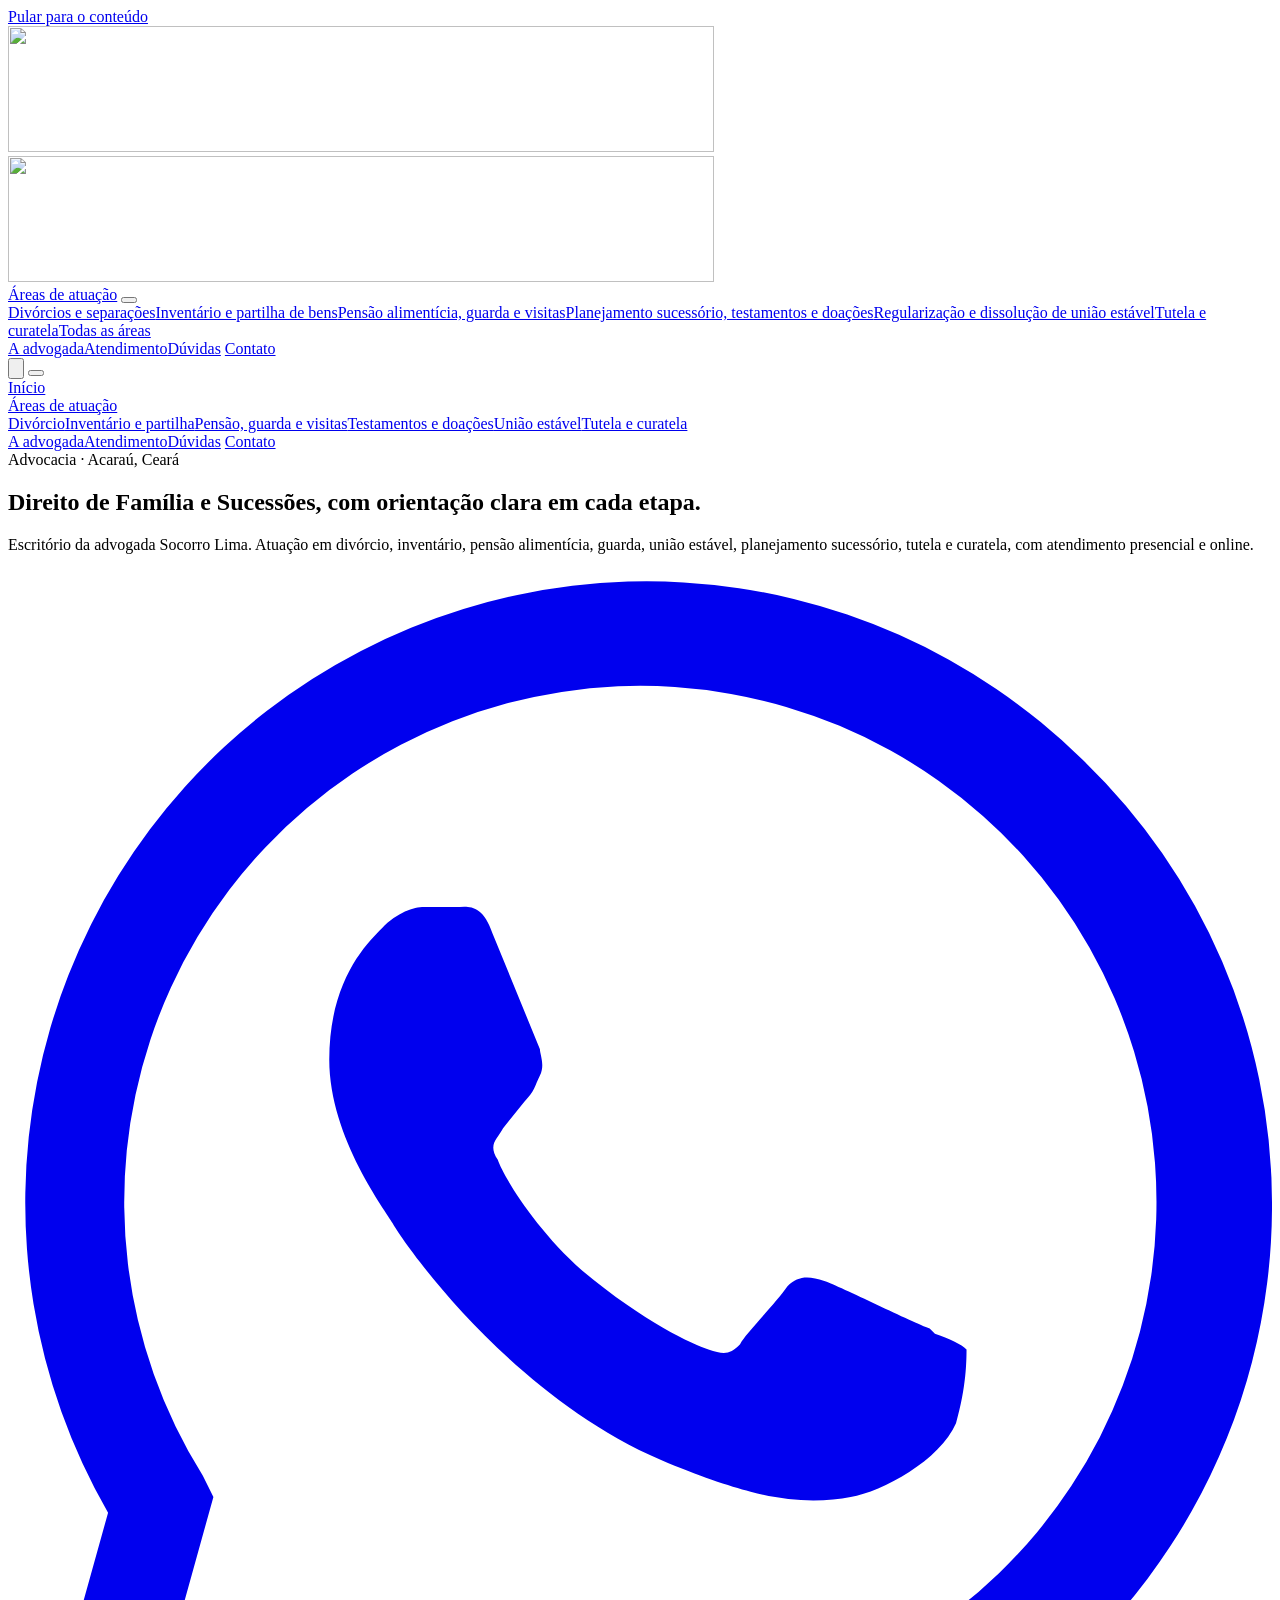
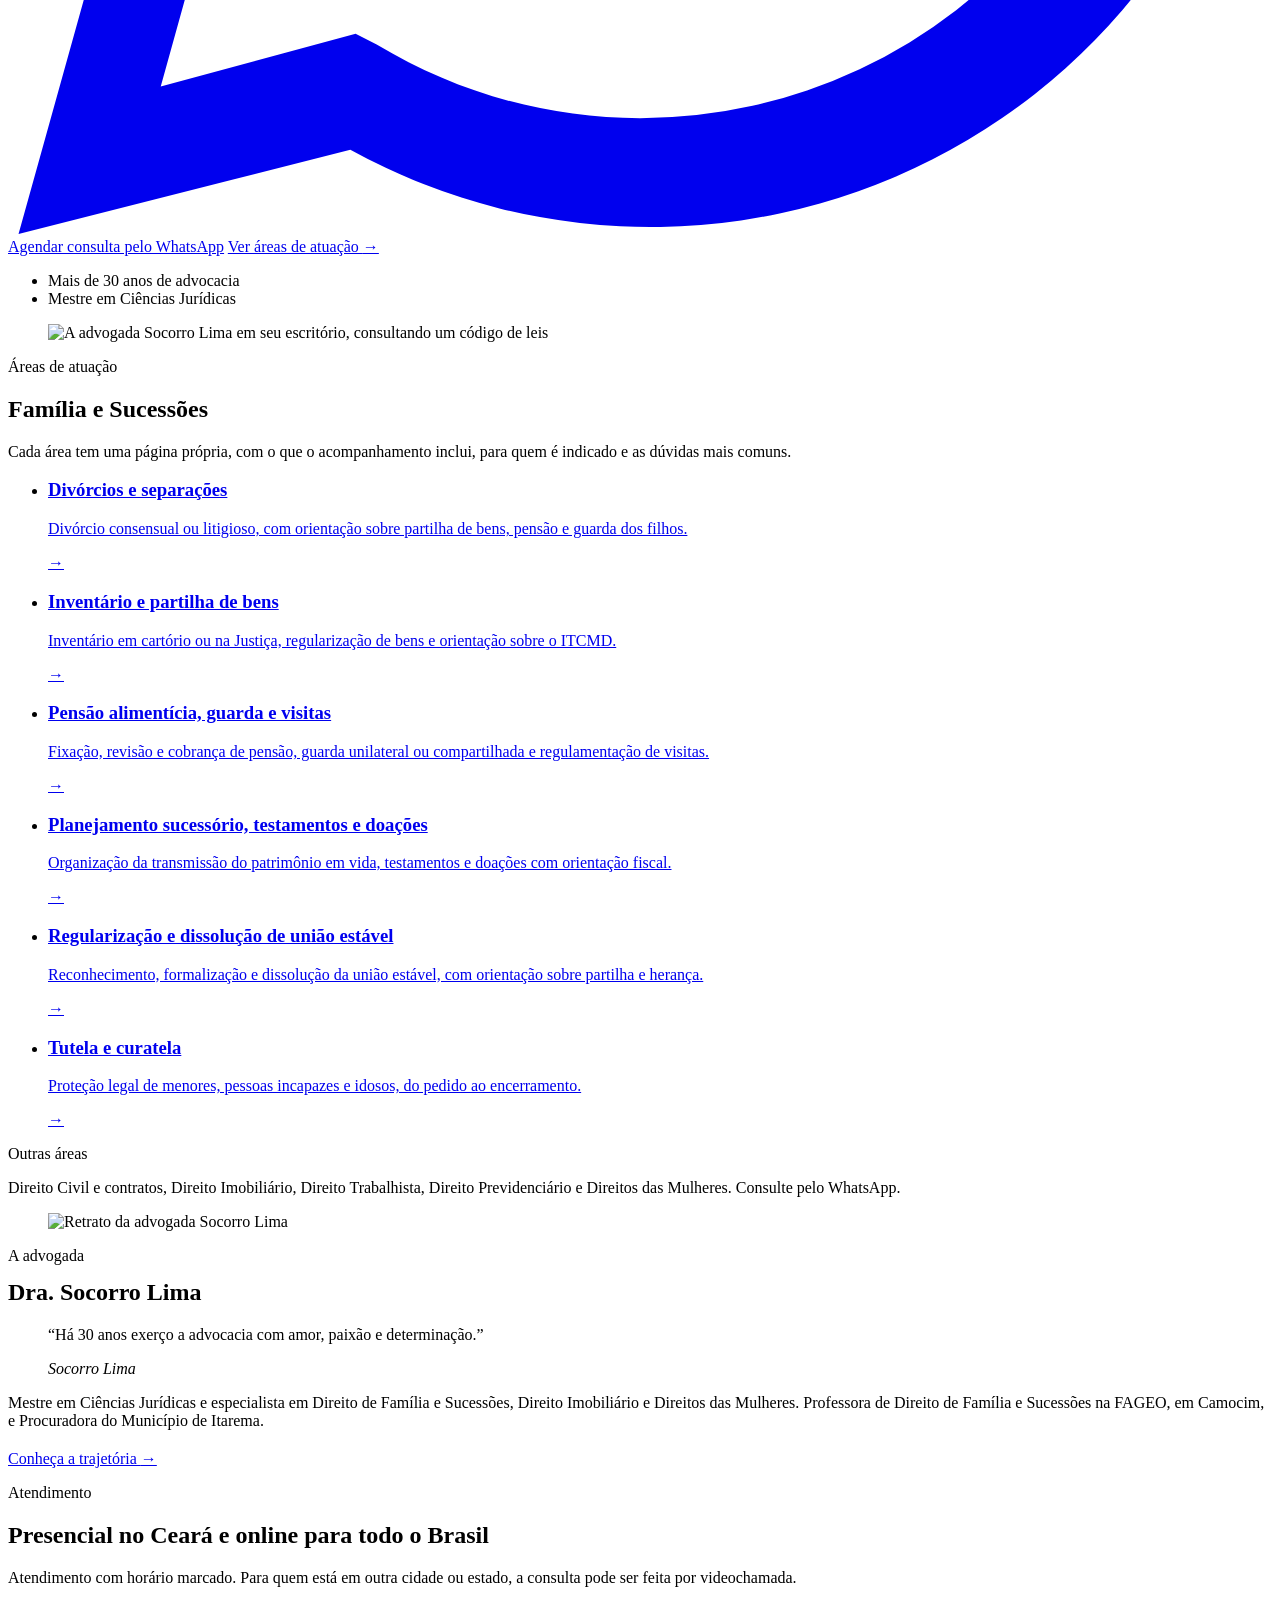
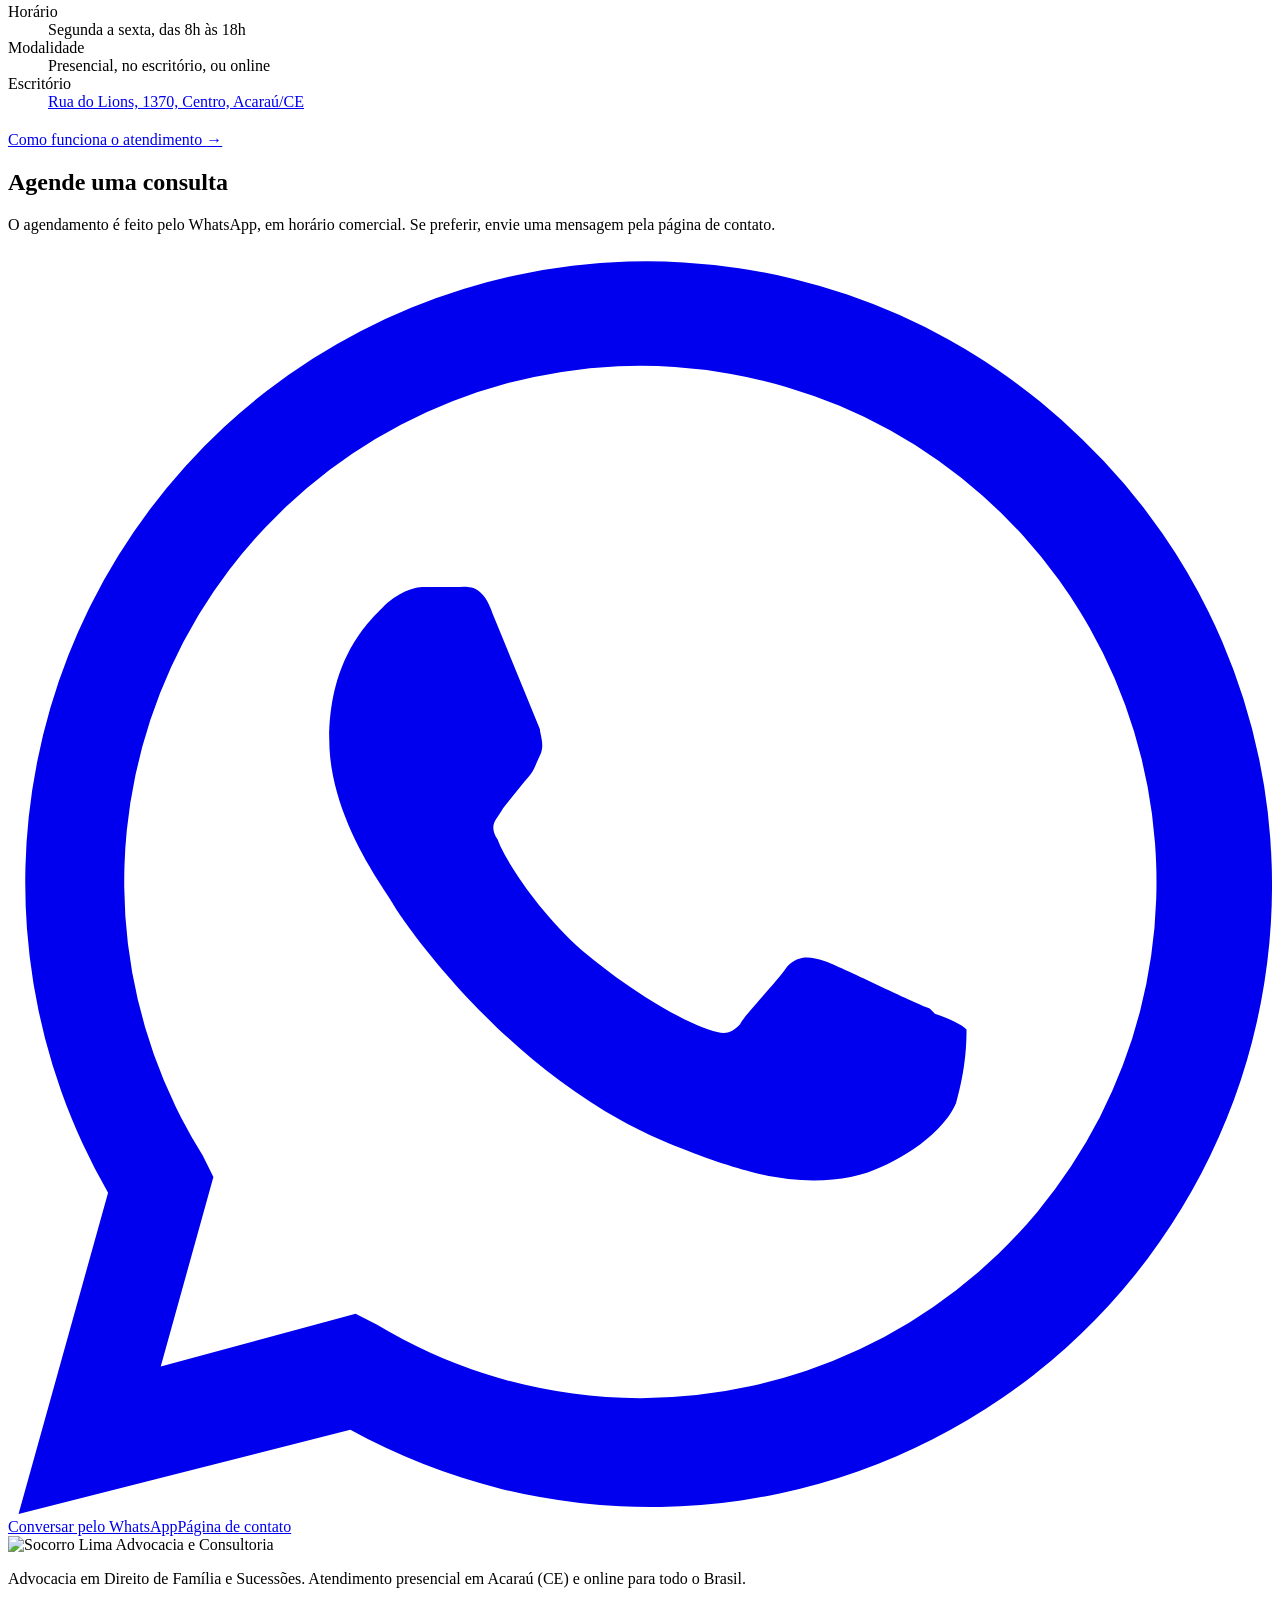
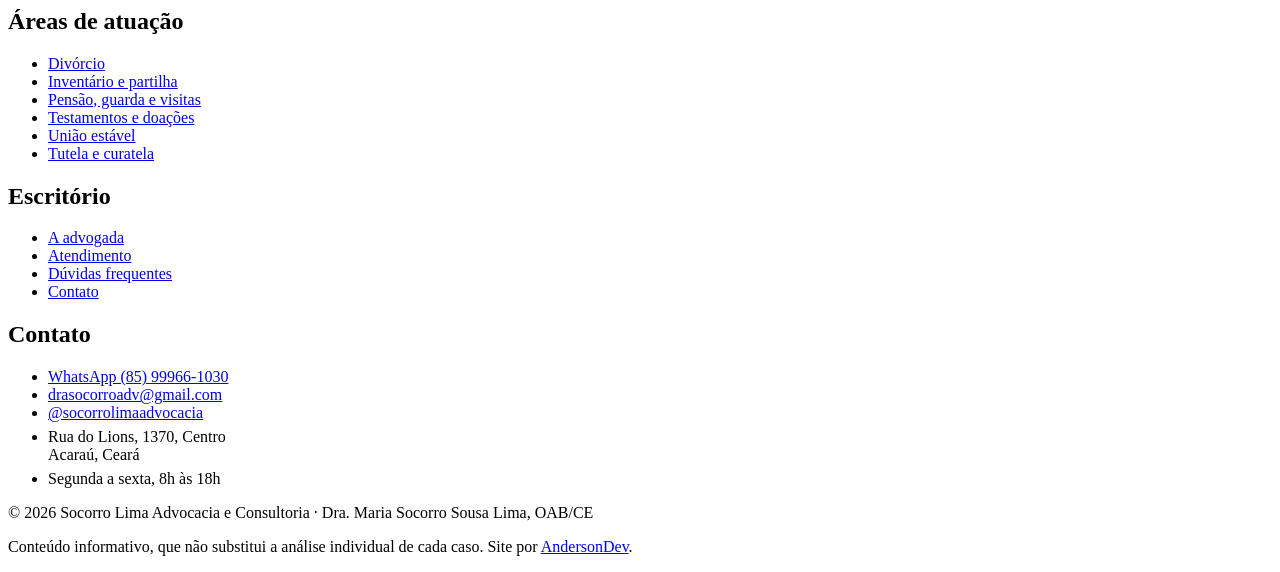
==== index.html @ 146f5176 "Add files via upload" ====
<!doctype html>
<html lang="pt-BR">
<head>
<meta charset="utf-8">
<meta name="viewport" content="width=device-width, initial-scale=1, viewport-fit=cover">
<title>Advogada de Família e Sucessões em Acaraú (CE) · Socorro Lima</title>
<meta name="description" content="Escritório da advogada Socorro Lima, com atuação em Direito de Família e Sucessões. Atendimento presencial em Acaraú (CE) e online.">
<meta property="og:title" content="Advogada de Família e Sucessões em Acaraú (CE) · Socorro Lima">
<meta property="og:description" content="Escritório da advogada Socorro Lima, com atuação em Direito de Família e Sucessões. Atendimento presencial em Acaraú (CE) e online.">
<meta property="og:type" content="website">
<meta property="og:locale" content="pt_BR">
<meta property="og:site_name" content="Socorro Lima Advocacia e Consultoria">
<meta name="theme-color" content="#faf8f5" media="(prefers-color-scheme: light)">
<meta name="theme-color" content="#1a1411" media="(prefers-color-scheme: dark)">
<link rel="icon" type="image/png" href="assets/img/favicon.png">
<link rel="apple-touch-icon" href="assets/img/apple-touch-icon.png">
<link rel="preload" href="assets/fonts/jost-latin.woff2" as="font" type="font/woff2" crossorigin>
<link rel="preload" href="assets/fonts/marcellus-latin.woff2" as="font" type="font/woff2" crossorigin>
<link rel="stylesheet" href="assets/site.css">
<script>try{var t=localStorage.getItem('sl-theme');if(t)document.documentElement.dataset.theme=t}catch(e){}</script>
<script type="application/ld+json">
{
 "@context": "https://schema.org",
 "@type": "LegalService",
 "name": "Socorro Lima Advocacia e Consultoria",
 "description": "Escritório da advogada Socorro Lima, com atuação em Direito de Família e Sucessões: divórcio, inventário, pensão alimentícia, guarda, união estável, planejamento sucessório, tutela e curatela.",
 "telephone": "+55-85-99966-1030",
 "email": "drasocorroadv@gmail.com",
 "address": {
  "@type": "PostalAddress",
  "streetAddress": "Rua do Lions, 1370, Centro",
  "addressLocality": "Acaraú",
  "addressRegion": "CE",
  "addressCountry": "BR"
 },
 "openingHoursSpecification": [
  {
   "@type": "OpeningHoursSpecification",
   "dayOfWeek": [
    "Monday",
    "Tuesday",
    "Wednesday",
    "Thursday",
    "Friday"
   ],
   "opens": "08:00",
   "closes": "18:00"
  }
 ],
 "areaServed": [
  {
   "@type": "City",
   "name": "Acaraú"
  },
  {
   "@type": "State",
   "name": "Ceará"
  },
  {
   "@type": "Country",
   "name": "Brasil"
  }
 ],
 "knowsAbout": [
  "Direito de Família",
  "Direito das Sucessões",
  "Divórcio",
  "Inventário",
  "Pensão alimentícia",
  "Guarda de filhos",
  "União estável",
  "Planejamento sucessório",
  "Tutela",
  "Curatela"
 ],
 "sameAs": [
  "https://www.instagram.com/socorrolimaadvocacia/"
 ],
 "founder": {
  "@type": "Person",
  "name": "Maria Socorro Sousa Lima",
  "jobTitle": "Advogada"
 }
}
</script>
</head>
<body>
<a class="skip" href="#conteudo">Pular para o conteúdo</a>
<header class="top" id="top">
  <div class="wrap">
    <a class="brand" href="index.html" aria-label="Socorro Lima Advocacia e Consultoria, página inicial"><img class="logo logo-l" src="assets/img/logo-escuro.png" alt="" width="706" height="126" fetchpriority="high"><img class="logo logo-d" src="assets/img/logo-claro.png" alt="" width="706" height="126"></a>
    <nav class="nav" aria-label="Navegação principal">
      <div class="dd">
        <a href="areas.html">Áreas de atuação</a>
        <button class="dd-btn" type="button" aria-expanded="false" aria-controls="dd-areas" aria-label="Mostrar áreas de atuação"></button>
        <div class="dd-panel" id="dd-areas"><a href="divorcio.html">Divórcios e separações</a><a href="inventario.html">Inventário e partilha de bens</a><a href="pensao-guarda-visitas.html">Pensão alimentícia, guarda e visitas</a><a href="planejamento-sucessorio.html">Planejamento sucessório, testamentos e doações</a><a href="uniao-estavel.html">Regularização e dissolução de união estável</a><a href="tutela-curatela.html">Tutela e curatela</a><a class="all" href="areas.html">Todas as áreas</a></div>
      </div>
      <a href="a-advogada.html">A advogada</a><a href="atendimento.html">Atendimento</a><a href="duvidas.html">Dúvidas</a>
      <a class="btn btn-line" href="contato.html">Contato</a>
    </nav>
    <div class="tools">
      <button class="icon-btn" id="theme" type="button" aria-label="Alternar tema claro ou escuro"><svg viewBox="0 0 24 24" fill="none" stroke="currentColor" stroke-width="1.5" aria-hidden="true"><path d="M20.5 13.4A8.5 8.5 0 1 1 10.6 3.5a6.6 6.6 0 0 0 9.9 9.9Z"/></svg></button>
      <button class="icon-btn burger" id="burger" type="button" aria-label="Abrir menu" aria-expanded="false" aria-controls="mnav"><span></span><span></span><span></span></button>
    </div>
  </div>
</header>
<nav class="mnav" id="mnav" aria-label="Menu">
  <a href="index.html" aria-current="page">Início</a>
  <div class="grp"><a href="areas.html">Áreas de atuação</a><div class="sub"><a href="divorcio.html">Divórcio</a><a href="inventario.html">Inventário e partilha</a><a href="pensao-guarda-visitas.html">Pensão, guarda e visitas</a><a href="planejamento-sucessorio.html">Testamentos e doações</a><a href="uniao-estavel.html">União estável</a><a href="tutela-curatela.html">Tutela e curatela</a></div></div>
  <a href="a-advogada.html">A advogada</a><a href="atendimento.html">Atendimento</a><a href="duvidas.html">Dúvidas</a>
  <a class="btn btn-primary" href="contato.html">Contato</a>
</nav>
<main id="conteudo">

<section class="hero" aria-labelledby="h1">
  <div class="hero-in">
    <div class="hero-text">
      <span class="label">Advocacia · Acaraú, Ceará</span>
      <h1 id="h1">Direito de Família e Sucessões, com orientação clara em cada etapa.</h1>
      <p class="lead">Escritório da advogada Socorro Lima. Atuação em divórcio, inventário, pensão alimentícia, guarda, união estável, planejamento sucessório, tutela e curatela, com atendimento presencial e online.</p>
      <div class="actions">
        <a class="btn btn-primary" href="https://wa.me/5585999661030?text=Ol%C3%A1%2C%20Dra.%20Socorro.%20Vim%20pelo%20site%20e%20gostaria%20de%20agendar%20uma%20consulta." target="_blank" rel="noopener"><svg viewBox="0 0 24 24" fill="currentColor" aria-hidden="true"><path d="M17.5 14.4c-.3-.1-1.7-.8-2-.9-.3-.1-.5-.1-.7.1-.2.3-.8.9-.9 1.1-.2.2-.3.2-.6.1-.3-.1-1.2-.5-2.4-1.5-.9-.8-1.5-1.8-1.6-2.1-.2-.3 0-.4.1-.6l.4-.5c.2-.2.2-.3.3-.5.1-.2 0-.4 0-.5l-.9-2.2c-.2-.6-.5-.5-.7-.5h-.6c-.2 0-.5.1-.8.4-.3.3-1 1-1 2.5s1.1 2.9 1.2 3.1c.1.2 2.1 3.2 5.1 4.5.7.3 1.3.5 1.7.6.7.2 1.4.2 1.9.1.6-.1 1.7-.7 2-1.4.2-.7.2-1.2.2-1.4-.1-.1-.3-.2-.6-.3ZM12 21.8c-1.8 0-3.5-.5-5-1.4l-.4-.2-3.7 1 1-3.6-.2-.4A9.8 9.8 0 1 1 12 21.8Zm8.4-18.2A11.8 11.8 0 0 0 1.9 17.9L.2 24l6.3-1.6A11.8 11.8 0 0 0 24 12a11.7 11.7 0 0 0-3.6-8.4Z"/></svg>Agendar consulta pelo WhatsApp</a>
        <a class="tlink" href="areas.html">Ver áreas de atuação <span class="arr" aria-hidden="true">→</span></a>
      </div>
      <ul class="facts"><li>Mais de 30 anos de advocacia</li><li>Mestre em Ciências Jurídicas</li></ul>
    </div>
    <figure class="hero-photo">
      <img src="assets/img/hero.webp" srcset="assets/img/hero-960.webp 960w, assets/img/hero.webp 1850w" sizes="(max-width:900px) 100vw, 52vw" alt="A advogada Socorro Lima em seu escritório, consultando um código de leis" width="925" height="650" fetchpriority="high">
    </figure>
  </div>
</section>

<section class="sec" aria-labelledby="h-areas">
  <div class="wrap">
    <div class="shead">
      <div><span class="label">Áreas de atuação</span><h2 id="h-areas">Família e Sucessões</h2></div>
      <p>Cada área tem uma página própria, com o que o acompanhamento inclui, para quem é indicado e as dúvidas mais comuns.</p>
    </div>
    <ul class="alist"><li><a href="divorcio.html"><h3>Divórcios e separações</h3><p class="desc">Divórcio consensual ou litigioso, com orientação sobre partilha de bens, pensão e guarda dos filhos.</p><span class="arr" aria-hidden="true">→</span></a></li><li><a href="inventario.html"><h3>Inventário e partilha de bens</h3><p class="desc">Inventário em cartório ou na Justiça, regularização de bens e orientação sobre o ITCMD.</p><span class="arr" aria-hidden="true">→</span></a></li><li><a href="pensao-guarda-visitas.html"><h3>Pensão alimentícia, guarda e visitas</h3><p class="desc">Fixação, revisão e cobrança de pensão, guarda unilateral ou compartilhada e regulamentação de visitas.</p><span class="arr" aria-hidden="true">→</span></a></li><li><a href="planejamento-sucessorio.html"><h3>Planejamento sucessório, testamentos e doações</h3><p class="desc">Organização da transmissão do patrimônio em vida, testamentos e doações com orientação fiscal.</p><span class="arr" aria-hidden="true">→</span></a></li><li><a href="uniao-estavel.html"><h3>Regularização e dissolução de união estável</h3><p class="desc">Reconhecimento, formalização e dissolução da união estável, com orientação sobre partilha e herança.</p><span class="arr" aria-hidden="true">→</span></a></li><li><a href="tutela-curatela.html"><h3>Tutela e curatela</h3><p class="desc">Proteção legal de menores, pessoas incapazes e idosos, do pedido ao encerramento.</p><span class="arr" aria-hidden="true">→</span></a></li></ul>
    <div class="others"><span class="label">Outras áreas</span><p>Direito Civil e contratos, Direito Imobiliário, Direito Trabalhista, Direito Previdenciário e Direitos das Mulheres. Consulte pelo WhatsApp.</p></div>
  </div>
</section>

<section class="sec alt" aria-labelledby="h-adv">
  <div class="wrap duo">
    <figure class="portrait"><img src="assets/img/retrato.webp" srcset="assets/img/retrato-560.webp 560w, assets/img/retrato.webp 1120w" sizes="(max-width:900px) min(440px, 100vw), 420px" alt="Retrato da advogada Socorro Lima" width="560" height="700" loading="lazy"></figure>
    <div>
      <span class="label">A advogada</span>
      <h2 id="h-adv" style="margin-top:14px">Dra. Socorro Lima</h2>
      <blockquote class="quote"><p>“Há 30 anos exerço a advocacia com amor, paixão e determinação.”</p><cite>Socorro Lima</cite></blockquote>
      <div class="prose"><p>Mestre em Ciências Jurídicas e especialista em Direito de Família e Sucessões, Direito Imobiliário e Direitos das Mulheres. Professora de Direito de Família e Sucessões na FAGEO, em Camocim, e Procuradora do Município de Itarema.</p></div>
      <p style="margin-top:20px"><a class="tlink" href="a-advogada.html">Conheça a trajetória <span class="arr" aria-hidden="true">→</span></a></p>
    </div>
  </div>
</section>

<section class="sec" aria-labelledby="h-at">
  <div class="wrap">
    <div class="shead">
      <div><span class="label">Atendimento</span><h2 id="h-at">Presencial no Ceará e online para todo o Brasil</h2></div>
      <p>Atendimento com horário marcado. Para quem está em outra cidade ou estado, a consulta pode ser feita por videochamada.</p>
    </div>
    <dl class="defs">
      <div><dt>Horário</dt><dd>Segunda a sexta, das 8h às 18h</dd></div>
      <div><dt>Modalidade</dt><dd>Presencial, no escritório, ou online</dd></div>
      <div><dt>Escritório</dt><dd><a class="plain" href="https://www.google.com/maps/search/?api=1&amp;query=Rua+do+Lions+1370+Centro+Acara%C3%BA+CE" target="_blank" rel="noopener">Rua do Lions, 1370, Centro, Acaraú/CE</a></dd></div>
    </dl>
    <p style="margin-top:20px"><a class="tlink" href="atendimento.html">Como funciona o atendimento <span class="arr" aria-hidden="true">→</span></a></p>
  </div>
</section>
<section class="cta" aria-labelledby="cta-h"><div class="wrap">
  <div><h2 id="cta-h">Agende uma consulta</h2><p>O agendamento é feito pelo WhatsApp, em horário comercial. Se preferir, envie uma mensagem pela página de contato.</p></div>
  <div class="actions"><a class="btn btn-primary" href="https://wa.me/5585999661030?text=Ol%C3%A1%2C%20Dra.%20Socorro.%20Vim%20pelo%20site%20e%20gostaria%20de%20agendar%20uma%20consulta." target="_blank" rel="noopener"><svg viewBox="0 0 24 24" fill="currentColor" aria-hidden="true"><path d="M17.5 14.4c-.3-.1-1.7-.8-2-.9-.3-.1-.5-.1-.7.1-.2.3-.8.9-.9 1.1-.2.2-.3.2-.6.1-.3-.1-1.2-.5-2.4-1.5-.9-.8-1.5-1.8-1.6-2.1-.2-.3 0-.4.1-.6l.4-.5c.2-.2.2-.3.3-.5.1-.2 0-.4 0-.5l-.9-2.2c-.2-.6-.5-.5-.7-.5h-.6c-.2 0-.5.1-.8.4-.3.3-1 1-1 2.5s1.1 2.9 1.2 3.1c.1.2 2.1 3.2 5.1 4.5.7.3 1.3.5 1.7.6.7.2 1.4.2 1.9.1.6-.1 1.7-.7 2-1.4.2-.7.2-1.2.2-1.4-.1-.1-.3-.2-.6-.3ZM12 21.8c-1.8 0-3.5-.5-5-1.4l-.4-.2-3.7 1 1-3.6-.2-.4A9.8 9.8 0 1 1 12 21.8Zm8.4-18.2A11.8 11.8 0 0 0 1.9 17.9L.2 24l6.3-1.6A11.8 11.8 0 0 0 24 12a11.7 11.7 0 0 0-3.6-8.4Z"/></svg>Conversar pelo WhatsApp</a><a class="btn btn-line" href="contato.html">Página de contato</a></div>
</div></section>
</main>
<footer>
  <div class="wrap">
    <div class="cols">
      <div><img class="logo logo-foot" src="assets/img/logo-claro.png" alt="Socorro Lima Advocacia e Consultoria" width="706" height="126" loading="lazy">
        <p class="about">Advocacia em Direito de Família e Sucessões. Atendimento presencial em Acaraú (CE) e online para todo o Brasil.</p></div>
      <div><h2>Áreas de atuação</h2><ul><li><a href="divorcio.html">Divórcio</a></li><li><a href="inventario.html">Inventário e partilha</a></li><li><a href="pensao-guarda-visitas.html">Pensão, guarda e visitas</a></li><li><a href="planejamento-sucessorio.html">Testamentos e doações</a></li><li><a href="uniao-estavel.html">União estável</a></li><li><a href="tutela-curatela.html">Tutela e curatela</a></li></ul></div>
      <div><h2>Escritório</h2><ul><li><a href="a-advogada.html">A advogada</a></li><li><a href="atendimento.html">Atendimento</a></li><li><a href="duvidas.html">Dúvidas frequentes</a></li><li><a href="contato.html">Contato</a></li></ul></div>
      <div><h2>Contato</h2><ul>
        <li><a href="https://wa.me/5585999661030?text=Ol%C3%A1%2C%20Dra.%20Socorro.%20Vim%20pelo%20site%20e%20gostaria%20de%20agendar%20uma%20consulta." target="_blank" rel="noopener">WhatsApp (85) 99966-1030</a></li>
        <li><a href="mailto:drasocorroadv@gmail.com">drasocorroadv@gmail.com</a></li>
        <li><a href="https://www.instagram.com/socorrolimaadvocacia/" target="_blank" rel="noopener">@socorrolimaadvocacia</a></li>
        <li style="padding-top:6px">Rua do Lions, 1370, Centro<br>Acaraú, Ceará</li>
        <li style="padding-top:6px">Segunda a sexta, 8h às 18h</li></ul></div>
    </div>
    <div class="legal">
      <p>© <span id="ano">2026</span> Socorro Lima Advocacia e Consultoria · Dra. Maria Socorro Sousa Lima, OAB/CE</p>
      <p>Conteúdo informativo, que não substitui a análise individual de cada caso. Site por <a href="https://www.instagram.com/anderson.fsfs/" target="_blank" rel="noopener">AndersonDev</a>.</p>
    </div>
  </div>
</footer>
<script src="assets/site.js"></script>
</body>
</html>
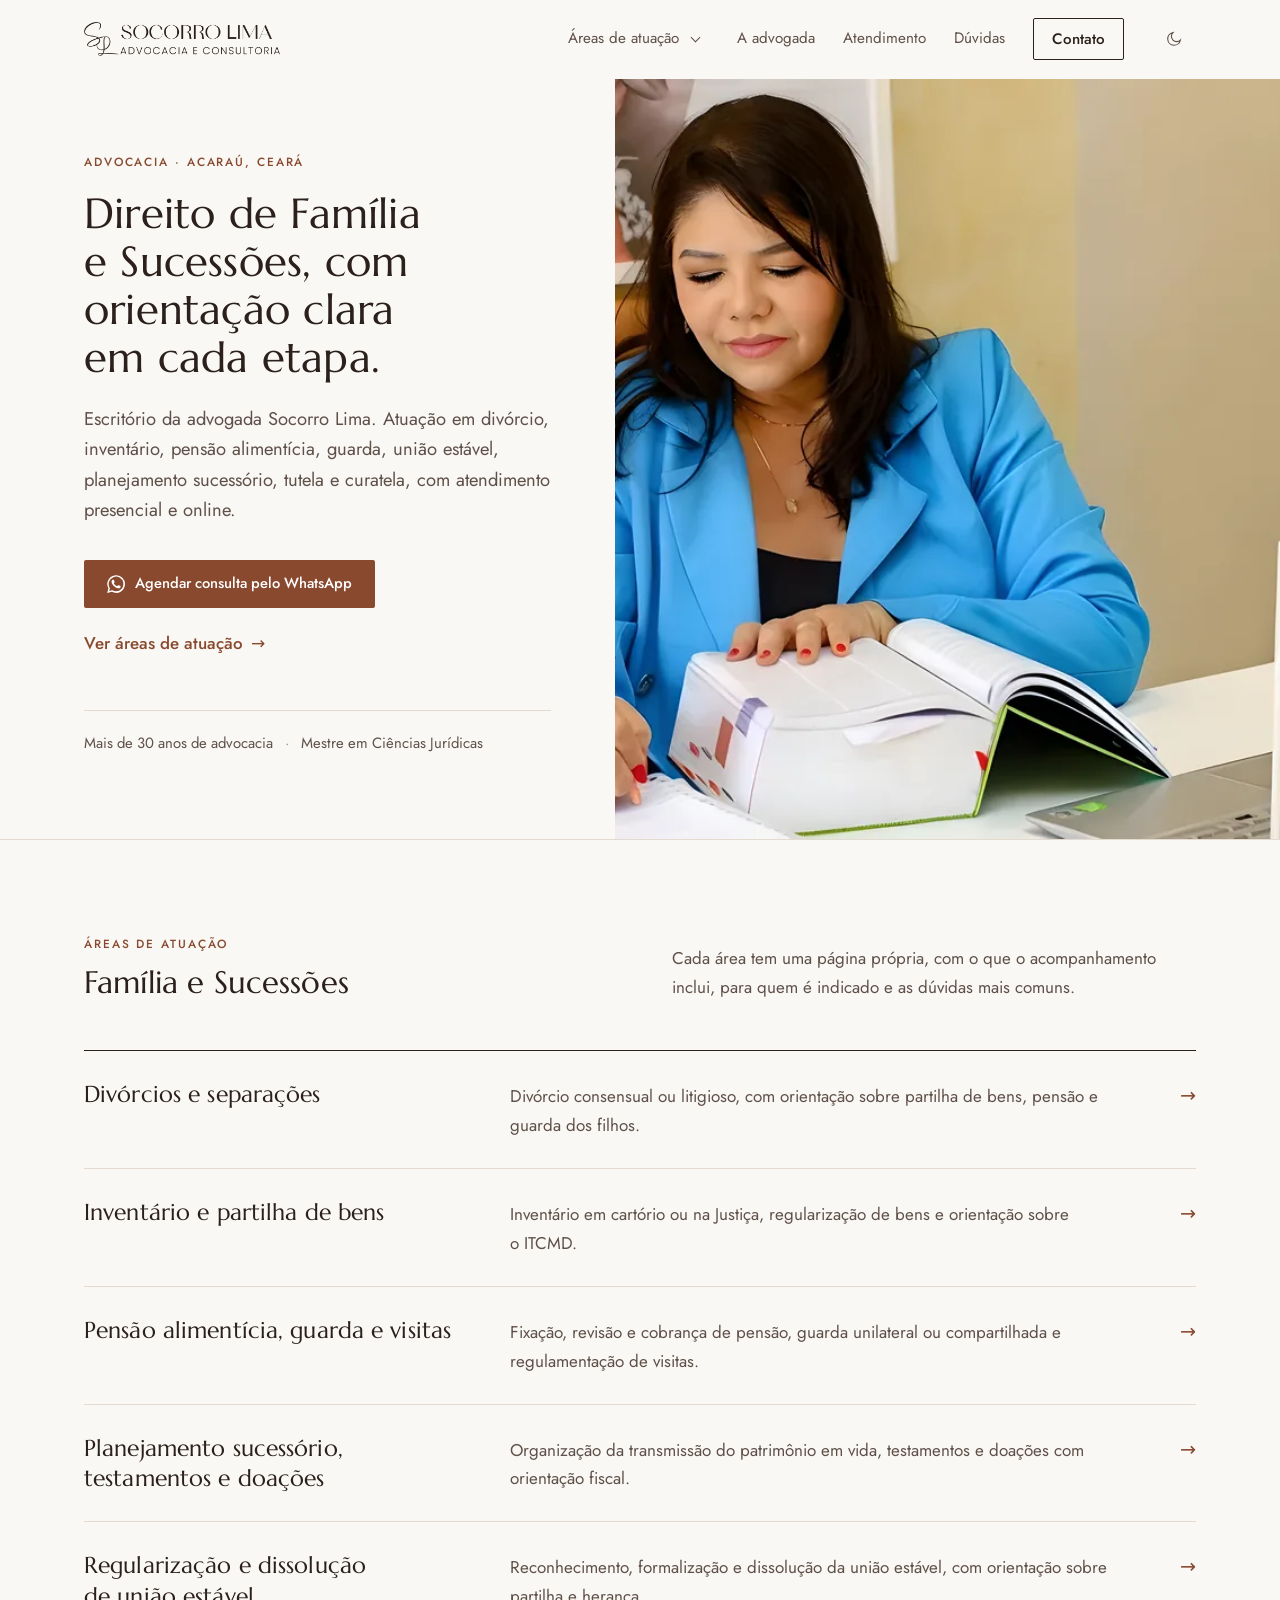
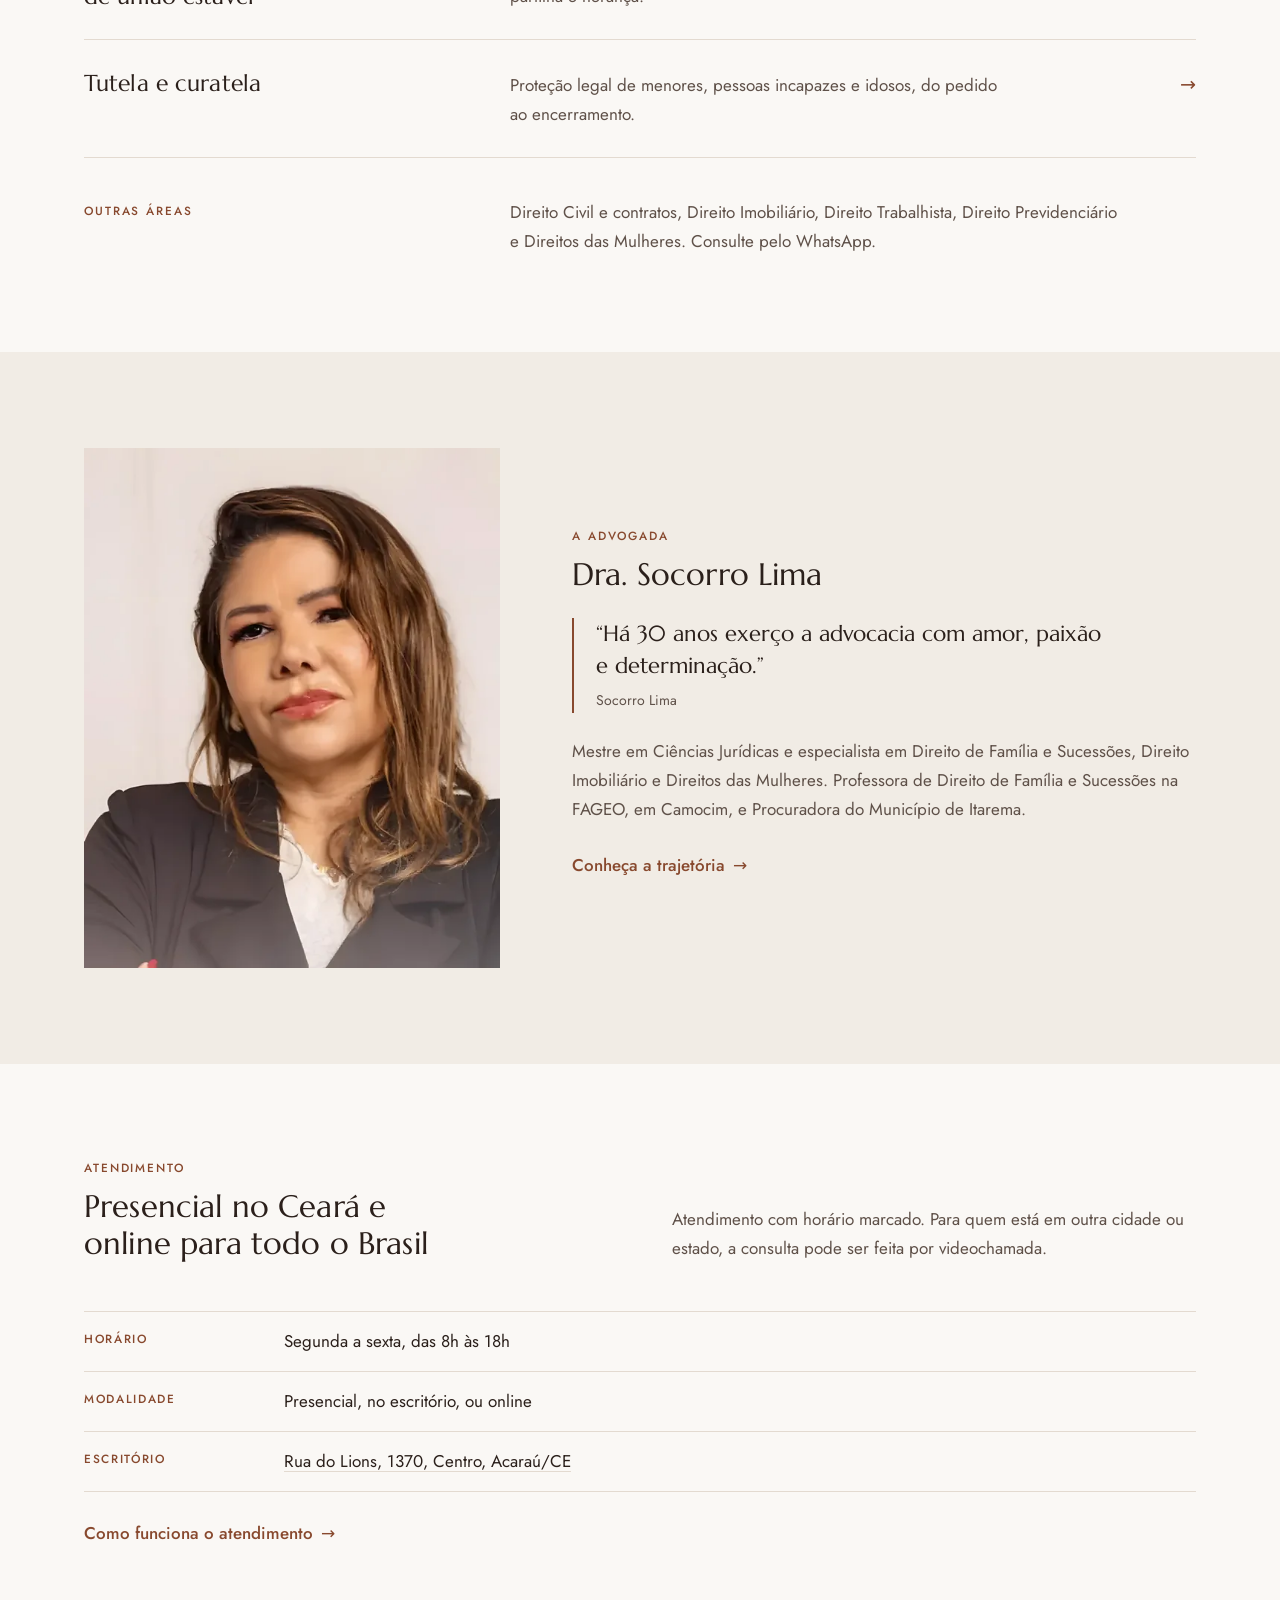
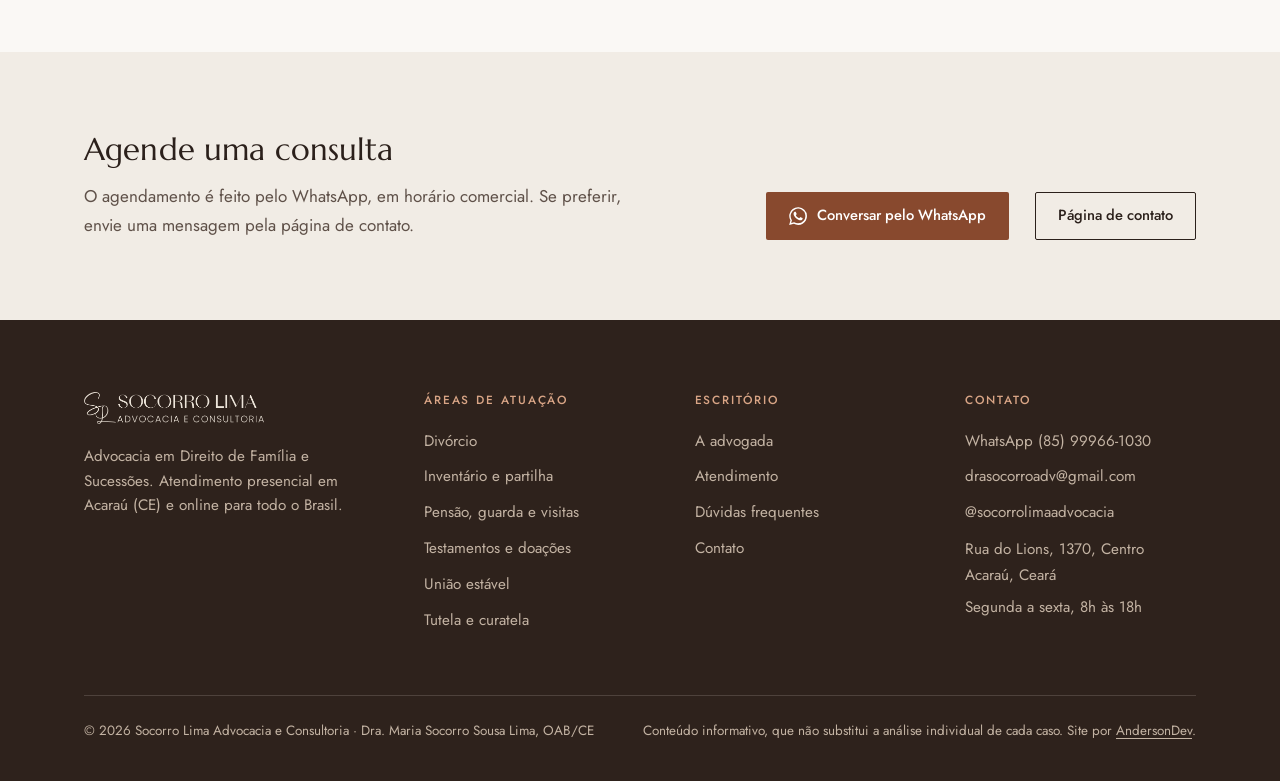
==== commit 2470cf05: "Add files via upload" ====
--- a/index.html
+++ b/index.html
@@ -17,7 +17,7 @@
 <link rel="preload" href="assets/fonts/jost-latin.woff2" as="font" type="font/woff2" crossorigin>
 <link rel="preload" href="assets/fonts/marcellus-latin.woff2" as="font" type="font/woff2" crossorigin>
 <link rel="stylesheet" href="assets/site.css">
-<script>try{var t=localStorage.getItem('sl-theme');if(t)document.documentElement.dataset.theme=t}catch(e){}</script>
+<script>document.documentElement.classList.add('js');try{var t=localStorage.getItem('sl-theme');if(t)document.documentElement.dataset.theme=t}catch(e){}</script>
 <script type="application/ld+json">
 {
  "@context": "https://schema.org",
--- a/assets/site.css
+++ b/assets/site.css
@@ -0,0 +1,411 @@
+/* Layout: coluna editorial de 1160px, réguas finas entre blocos, imagens reais em proporção original.
+   Cor: marrom caramelo da marca sobre branco quente; marrom-escuro só no rodapé.
+   Tipo: Marcellus (letra romana gravada, próxima do logotipo) para títulos; Jost para texto. */
+@font-face{font-family:"Jost";font-style:normal;font-weight:400 500;font-display:swap;src:url("fonts/jost-latin.woff2") format("woff2")}
+@font-face{font-family:"Marcellus";font-style:normal;font-weight:400;font-display:swap;src:url("fonts/marcellus-latin.woff2") format("woff2")}
+
+:root{
+  --bg:#faf8f5; --bg-alt:#f1ece5; --surface:#ffffff;
+  --ink:#2b201b; --ink-2:#5f5149; --line:#e3dad0; --line-strong:#2b201b;
+  --accent:#88492e; --accent-hover:#6b3720; --accent-ink:#ffffff; --accent-soft:#f3e9e2;
+  --deep:#2e221c; --deep-ink:#efe6dc; --deep-ink-2:#c3b3a3; --deep-line:rgba(239,230,220,.16); --deep-accent:#d9a586;
+  --ok:#1f6e44; --ok-hover:#185a37; --err:#a6402a;
+  --display:"Marcellus","Cormorant Garamond",Georgia,serif;
+  --text:"Jost",system-ui,-apple-system,"Segoe UI",sans-serif;
+  --wrap:1160px; --gut:24px; --head:78px;
+  color-scheme:light;
+}
+@media (prefers-color-scheme:dark){
+  :root:not([data-theme="light"]){
+    --bg:#1a1411; --bg-alt:#211915; --surface:#241b17;
+    --ink:#efe7dd; --ink-2:#b8a99b; --line:#3a2d27; --line-strong:#d9c9b8;
+    --accent:#d59a78; --accent-hover:#e6b293; --accent-ink:#1a1411; --accent-soft:#2c211c;
+    --deep:#120d0b; --err:#ef9a82; --ok:#2a8152; --ok-hover:#25784b;
+    color-scheme:dark;
+  }
+}
+:root[data-theme="dark"]{
+  --bg:#1a1411; --bg-alt:#211915; --surface:#241b17;
+  --ink:#efe7dd; --ink-2:#b8a99b; --line:#3a2d27; --line-strong:#d9c9b8;
+  --accent:#d59a78; --accent-hover:#e6b293; --accent-ink:#1a1411; --accent-soft:#2c211c;
+  --deep:#120d0b; --err:#ef9a82; --ok:#2a8152; --ok-hover:#25784b;
+  color-scheme:dark;
+}
+
+*{box-sizing:border-box;margin:0;padding:0}
+html{scroll-behavior:smooth;scroll-padding-top:calc(var(--head) + 16px);-webkit-text-size-adjust:100%}
+body{background:var(--bg);color:var(--ink);font:400 1.0625rem/1.7 var(--text);overflow-x:hidden}
+img{display:block;max-width:100%;height:auto}
+a{color:inherit}
+button,input,select,textarea{font:inherit;color:inherit}
+button{background:none;border:0;cursor:pointer}
+:focus-visible{outline:2px solid var(--accent);outline-offset:3px}
+.skip{position:absolute;left:12px;top:-60px;z-index:100;background:var(--ink);color:var(--bg);padding:10px 16px;text-decoration:none}
+.skip:focus{top:12px}
+.wrap{max-width:var(--wrap);margin:0 auto;padding-inline:var(--gut)}
+
+h1,h2,h3{font-family:var(--display);font-weight:400;color:var(--ink);text-wrap:balance;letter-spacing:.005em}
+h1{font-size:clamp(2rem,3.3vw,2.85rem);line-height:1.14}
+h2{font-size:clamp(1.65rem,2.4vw,2.15rem);line-height:1.2}
+h3{font-size:1.35rem;line-height:1.3}
+p{text-wrap:pretty}
+.label{display:block;font:500 .74rem/1.3 var(--text);letter-spacing:.16em;text-transform:uppercase;color:var(--accent)}
+.lead{font-size:1.15rem;line-height:1.65;color:var(--ink-2);max-width:36em}
+.muted{color:var(--ink-2)}
+
+/* botões */
+.btn{display:inline-flex;align-items:center;justify-content:center;gap:10px;min-height:48px;padding:0 22px;border:1px solid transparent;border-radius:2px;font:500 .92rem/1.2 var(--text);text-decoration:none;text-align:center;transition:background-color .2s,color .2s,border-color .2s}
+.btn svg{width:18px;height:18px;flex:none}
+.btn-primary{background:var(--accent);color:var(--accent-ink)}
+.btn-primary:hover{background:var(--accent-hover)}
+.btn-line{border-color:var(--line-strong);color:var(--ink)}
+.btn-line:hover{background:var(--ink);color:var(--bg)}
+.btn-wa{background:var(--ok);color:#fff}
+.btn-wa:hover{background:var(--ok-hover)}
+.tlink{display:inline-flex;align-items:center;gap:8px;min-height:44px;font-weight:500;color:var(--accent);text-decoration:none}
+.tlink:hover{text-decoration:underline;text-underline-offset:5px;text-decoration-thickness:1px}
+.tlink .arr{transition:transform .2s}
+.tlink:hover .arr{transform:translateX(3px)}
+
+/* cabeçalho */
+.top{position:sticky;top:env(safe-area-inset-top,0px);z-index:50;background:var(--bg);border-bottom:1px solid transparent;transition:border-color .3s}
+.top.scrolled{border-bottom-color:var(--line)}
+.top .wrap{display:flex;align-items:center;gap:28px;height:var(--head)}
+.brand{display:flex;align-items:center;min-height:48px;flex:0 1 auto;min-width:0;margin-right:auto}
+/* logo em <img>: versão escura no tema claro e clara no tema escuro */
+.logo{display:block;width:196px;max-width:100%;height:auto}
+.logo-d{display:none}
+:root[data-theme="dark"] .logo-l{display:none}
+:root[data-theme="dark"] .logo-d{display:block}
+@media (prefers-color-scheme:dark){
+  :root:not([data-theme="light"]) .logo-l{display:none}
+  :root:not([data-theme="light"]) .logo-d{display:block}
+}
+.nav{display:flex;align-items:center;gap:28px}
+.nav>a,.nav .dd>a{font-size:.95rem;text-decoration:none;color:var(--ink-2);padding:12px 0;position:relative}
+.nav>a:hover,.nav .dd>a:hover,.nav a[aria-current="page"]{color:var(--ink)}
+.nav>a[aria-current="page"]::after,.nav .dd>a[aria-current="page"]::after{content:"";position:absolute;left:0;right:0;bottom:6px;height:1px;background:var(--accent)}
+.nav .btn{color:var(--ink);min-height:42px;padding:0 18px}
+.dd{position:relative;display:flex;align-items:center;gap:2px}
+.dd-btn{width:28px;height:36px;display:grid;place-items:center;color:var(--ink-2)}
+.dd-btn::before{content:"";width:6px;height:6px;border-right:1.5px solid currentColor;border-bottom:1.5px solid currentColor;transform:translateY(-2px) rotate(45deg);transition:transform .2s}
+.dd.open .dd-btn::before{transform:translateY(1px) rotate(-135deg)}
+.dd-panel{position:absolute;top:calc(100% + 10px);left:-24px;width:320px;background:var(--surface);border:1px solid var(--line);padding:10px 0;visibility:hidden;opacity:0;transform:translateY(-4px);transition:opacity .18s,transform .18s,visibility .18s}
+.dd.open .dd-panel{visibility:visible;opacity:1;transform:none}
+.dd-panel a{display:block;padding:10px 24px;text-decoration:none;color:var(--ink-2);font-size:.95rem}
+.dd-panel a:hover,.dd-panel a[aria-current="page"]{color:var(--ink);background:var(--bg-alt)}
+.dd-panel .all{border-top:1px solid var(--line);margin-top:8px;padding-top:14px;color:var(--accent);font-weight:500}
+.tools{display:flex;align-items:center;gap:4px;flex:none}
+.icon-btn{width:44px;height:44px;display:grid;place-items:center;border-radius:2px;color:var(--ink-2)}
+.icon-btn:hover{color:var(--ink);background:var(--bg-alt)}
+.icon-btn svg{width:18px;height:18px}
+.burger{display:none}
+.burger span{display:block;flex:none;width:20px;height:1.5px;background:currentColor;transition:transform .25s,opacity .25s}
+.burger span+span{margin-top:5px}
+.menu-open .burger span:nth-child(1){transform:translateY(6.5px) rotate(45deg)}
+.menu-open .burger span:nth-child(2){opacity:0}
+.menu-open .burger span:nth-child(3){transform:translateY(-6.5px) rotate(-45deg)}
+.mnav{display:none}
+
+/* abertura da página inicial */
+.hero{border-bottom:1px solid var(--line)}
+.hero-in{display:grid;grid-template-columns:minmax(0,1fr) minmax(0,1.08fr);min-height:min(calc(100svh - var(--head)),760px)}
+.hero-text{display:flex;flex-direction:column;justify-content:center;padding-block:64px 72px;padding-left:max(var(--gut),calc((100vw - var(--wrap))/2 + var(--gut)));padding-right:64px}
+.hero-photo{position:relative;margin:0;min-height:520px;background:var(--bg-alt)}
+.hero .label{margin-bottom:20px}
+.hero h1{max-width:14em}
+.hero .lead{margin-top:22px}
+.actions{display:flex;flex-wrap:wrap;align-items:center;gap:14px 26px;margin-top:34px}
+.facts{list-style:none;display:flex;flex-wrap:wrap;gap:6px 0;margin-top:44px;padding-top:20px;border-top:1px solid var(--line);font-size:.93rem;color:var(--ink-2)}
+.facts li:not(:last-child)::after{content:"·";margin:0 12px;opacity:.6}
+.hero-photo img{position:absolute;inset:0;width:100%;height:100%;object-fit:cover;object-position:42% 30%}
+figcaption{margin-top:12px;font-size:.85rem;color:var(--ink-2)}
+
+/* cabeçalho das páginas internas */
+.phead{padding-block:40px 64px;border-bottom:1px solid var(--line)}
+.crumbs{display:flex;flex-wrap:wrap;gap:4px 10px;list-style:none;font-size:.88rem;color:var(--ink-2);margin-bottom:36px}
+.crumbs li:not(:last-child)::after{content:"/";margin-left:10px;opacity:.5}
+.crumbs a,.crumbs li[aria-current]{text-decoration:none;display:inline-block;padding:6px 0}
+.crumbs a:hover{color:var(--accent)}
+.phead .label{margin-bottom:16px}
+.phead h1{max-width:20em}
+.phead .lead{margin-top:20px}
+
+/* seções */
+.sec{padding-block:96px}
+.sec+.sec{border-top:1px solid var(--line)}
+.sec.alt{background:var(--bg-alt);border-top:0}
+.sec.alt+.sec{border-top:0}
+.shead{display:grid;grid-template-columns:minmax(0,1fr) minmax(0,1fr);gap:20px 64px;align-items:end;margin-bottom:48px}
+.shead .label{margin-bottom:14px}
+.shead p{color:var(--ink-2);max-width:34em}
+
+/* lista editorial das áreas */
+.alist{list-style:none;border-top:1px solid var(--line-strong)}
+.alist li{border-bottom:1px solid var(--line)}
+.alist a{display:grid;grid-template-columns:minmax(0,.9fr) minmax(0,1.4fr) 40px;gap:32px;align-items:baseline;padding:28px 0;text-decoration:none;transition:background-color .2s}
+.alist h2,.alist h3{font-size:1.45rem;line-height:1.3;transition:color .2s}
+.alist p{color:var(--ink-2)}
+.alist .arr{justify-self:end;color:var(--accent);font-size:1.2rem;transition:transform .2s}
+.alist a:hover h2,.alist a:hover h3{color:var(--accent)}
+.alist a:hover .arr{transform:translateX(4px)}
+.alist .inc{margin-top:8px;font-size:.92rem}
+.others{margin-top:40px;display:grid;grid-template-columns:minmax(0,.9fr) minmax(0,1.4fr) 40px;gap:8px 32px;color:var(--ink-2)}
+.others .label{padding-top:5px}
+
+/* bloco da advogada (início) */
+.duo{display:grid;grid-template-columns:minmax(0,.8fr) minmax(0,1.2fr);gap:72px;align-items:center}
+.duo.rev{grid-template-columns:minmax(0,1.2fr) minmax(0,.8fr)}
+.portrait img{width:100%;aspect-ratio:4/5;object-fit:cover;object-position:50% 20%}
+.quote{margin:24px 0;padding-left:22px;border-left:2px solid var(--accent)}
+.quote p{font:400 1.35rem/1.45 var(--display);color:var(--ink)}
+.quote cite{display:block;margin-top:8px;font-style:normal;font-size:.88rem;color:var(--ink-2)}
+.prose p{color:var(--ink-2);max-width:38em}
+.prose p+p{margin-top:16px}
+
+/* tabelas de definição */
+.defs{border-top:1px solid var(--line)}
+.defs>div{display:grid;grid-template-columns:180px minmax(0,1fr);gap:20px;padding:15px 0;border-bottom:1px solid var(--line)}
+.defs dt{font:500 .74rem/2 var(--text);letter-spacing:.14em;text-transform:uppercase;color:var(--accent)}
+.defs dd{min-width:0}
+.defs dd a.plain{display:inline-block;padding:8px 0;margin-block:-8px;text-decoration:underline;text-decoration-color:var(--line);text-underline-offset:4px}
+.defs dd a.plain:hover{color:var(--accent);text-decoration-color:currentColor}
+.defs.serif dt{font:400 1.12rem/1.5 var(--display);letter-spacing:0;text-transform:none;color:var(--ink)}
+.defs.serif dd{color:var(--ink-2)}
+
+/* faixa de contato */
+.cta{padding-block:80px;background:var(--bg-alt)}
+.cta .wrap{display:grid;grid-template-columns:minmax(0,1.2fr) auto;gap:32px 64px;align-items:end}
+.cta p{margin-top:14px;color:var(--ink-2);max-width:34em}
+.cta .actions{margin-top:0;justify-content:flex-end}
+
+/* página de área */
+.area-grid{display:grid;grid-template-columns:minmax(0,1fr) 300px;gap:72px;align-items:start;padding-block:72px 96px}
+.area-photo{margin:0 0 56px;background:var(--bg-alt)}
+.area-photo img{width:100%;aspect-ratio:2/1;object-fit:cover}
+.area-main>section+section{margin-top:56px}
+.area-main h2{font-size:1.6rem;margin-bottom:20px}
+.two{display:grid;grid-template-columns:1fr 1fr;gap:32px 48px}
+.two h2{font-size:1.25rem;margin-bottom:14px}
+.list{list-style:none}
+.list li{position:relative;padding-left:20px;margin-bottom:10px}
+.list li::before{content:"";position:absolute;left:0;top:.82em;width:8px;height:1px;background:var(--accent)}
+.aside{position:sticky;top:calc(var(--head) + 24px);display:flex;flex-direction:column;gap:36px}
+.box{background:var(--surface);border:1px solid var(--line);padding:26px}
+.box h2{font-size:1.25rem;margin-bottom:10px}
+.box p{font-size:.95rem;color:var(--ink-2);margin-bottom:18px}
+.box .btn{width:100%;padding:0 14px}
+.box .tlink{margin-top:6px}
+.side-nav .label{margin-bottom:10px}
+.side-nav ul{list-style:none;border-top:1px solid var(--line)}
+.side-nav a{display:block;padding:11px 0;border-bottom:1px solid var(--line);text-decoration:none;color:var(--ink-2);font-size:.97rem}
+.side-nav a:hover{color:var(--accent)}
+.side-nav a[aria-current="page"]{color:var(--ink);font-weight:500}
+.pager{display:grid;grid-template-columns:1fr 1fr;gap:24px;margin-top:64px;padding-top:24px;border-top:1px solid var(--line)}
+.pager a{text-decoration:none;display:block;padding:8px 0}
+.pager small{display:block;font-size:.8rem;letter-spacing:.12em;text-transform:uppercase;color:var(--ink-2)}
+.pager span{font:400 1.2rem/1.4 var(--display);color:var(--ink)}
+.pager a:hover span{color:var(--accent)}
+.pager .next{text-align:right}
+
+/* perguntas */
+.faq details{border-bottom:1px solid var(--line)}
+.faq details:first-of-type{border-top:1px solid var(--line)}
+.faq summary{list-style:none;cursor:pointer;display:flex;justify-content:space-between;gap:20px;align-items:flex-start;padding:16px 0;min-height:48px}
+.faq summary::-webkit-details-marker{display:none}
+.faq summary::after{content:"";flex:none;width:8px;height:8px;margin-top:.55em;border-right:1.5px solid var(--accent);border-bottom:1.5px solid var(--accent);transform:rotate(45deg);transition:transform .25s}
+.faq details[open] summary::after{transform:translateY(4px) rotate(-135deg)}
+.faq summary:hover{color:var(--accent)}
+.faq details p{padding:0 32px 18px 0;color:var(--ink-2);max-width:44em}
+.faq-page{display:grid;grid-template-columns:240px minmax(0,1fr);gap:72px;align-items:start;padding-block:72px 96px}
+.faq-page .side-nav{position:sticky;top:calc(var(--head) + 24px)}
+.faq-group+.faq-group{margin-top:56px}
+.faq-group h2{font-size:1.5rem;margin-bottom:16px}
+.faq-group .tlink{margin-top:10px}
+
+/* etapas */
+.steps{list-style:none;counter-reset:s;display:grid;grid-template-columns:repeat(4,minmax(0,1fr));border-top:1px solid var(--line-strong)}
+.steps li{counter-increment:s;padding:26px 26px 6px 0}
+.steps li+li{padding-left:26px;border-left:1px solid var(--line)}
+.steps li::before{content:"Etapa " counter(s);display:block;font:500 .74rem/1 var(--text);letter-spacing:.14em;text-transform:uppercase;color:var(--accent);margin-bottom:16px}
+.steps h3{margin-bottom:8px}
+.steps p{color:var(--ink-2);font-size:.97rem}
+
+/* contato */
+.contact{display:grid;grid-template-columns:minmax(0,.8fr) minmax(0,1.2fr);gap:64px;align-items:start;padding-block:64px 96px}
+.cinfo .defs dd{display:flex;flex-wrap:wrap;align-items:center;gap:6px 14px}
+.cinfo a{text-decoration:none;display:inline-block;padding:8px 0}
+.cinfo a:hover{color:var(--accent)}
+.copy{font-size:.82rem;font-weight:500;color:var(--accent);min-height:40px;padding:0 10px;border:1px solid var(--line);border-radius:2px}
+.copy:hover{border-color:var(--accent)}
+.cinfo .note{margin-top:28px;font-size:.93rem;color:var(--ink-2);max-width:30em}
+.cinfo figure{margin-top:36px}
+.cinfo figure img{width:100%;aspect-ratio:660/600;object-fit:cover}
+
+.map{border-top:1px solid var(--line)}
+.map iframe{display:block;width:100%;height:420px;border:0;background:var(--bg-alt)}
+
+.form{background:var(--surface);border:1px solid var(--line);padding:40px}
+.form-head{display:flex;justify-content:space-between;gap:16px;align-items:baseline;padding-bottom:22px;border-bottom:1px solid var(--line);margin-bottom:28px}
+.form-head h2{font-size:1.55rem}
+.form-head span{font-size:.88rem;color:var(--ink-2)}
+fieldset{border:0;min-width:0}
+.fgrid{display:grid;grid-template-columns:1fr 1fr;gap:20px}
+.field{display:flex;flex-direction:column;gap:8px;min-width:0}
+.field>label,legend{font-weight:500;font-size:.95rem;color:var(--ink)}
+.field>label small,legend small{font-weight:400;color:var(--ink-2);margin-left:6px}
+legend{margin-bottom:12px;padding:0}
+.input{width:100%;min-height:52px;background:var(--bg);border:1px solid var(--line);border-bottom:1.5px solid var(--ink-2);border-radius:2px;padding:12px 14px;font-size:1rem;transition:border-color .2s,background-color .2s}
+.input::placeholder{color:var(--ink-2);opacity:.75}
+.input:hover{border-bottom-color:var(--ink)}
+.input:focus{outline:none;border-color:var(--accent);background:var(--surface);box-shadow:0 0 0 3px var(--accent-soft)}
+.input[aria-invalid="true"]{border-color:var(--err)}
+textarea.input{min-height:130px;resize:vertical;line-height:1.6}
+.hint #f-count{white-space:nowrap;font-variant-numeric:tabular-nums}
+.hint{display:flex;justify-content:space-between;gap:12px;font-size:.84rem;color:var(--ink-2)}
+.err{font-size:.86rem;color:var(--err);font-weight:500}
+.err[hidden]{display:none}
+.block{margin-top:30px}
+.chips{display:flex;flex-wrap:wrap;gap:10px}
+.chip{position:relative}
+.chip input{position:absolute;opacity:0;inset:0;width:100%;height:100%;margin:0;cursor:pointer}
+.chip span{display:flex;align-items:center;min-height:44px;padding:0 16px;border:1px solid var(--line);border-radius:2px;background:var(--bg);font-size:.94rem;color:var(--ink-2);transition:border-color .15s,background-color .15s,color .15s}
+.chip:hover span{border-color:var(--ink-2);color:var(--ink)}
+.chip input:checked+span{border-color:var(--accent);background:var(--accent-soft);color:var(--ink);box-shadow:inset 0 0 0 1px var(--accent)}
+.chip input:focus-visible+span{outline:2px solid var(--accent);outline-offset:2px}
+.seg{display:grid;grid-template-columns:repeat(3,1fr);border:1px solid var(--line);border-radius:2px;background:var(--bg)}
+.seg .chip span{justify-content:center;padding:0 8px;white-space:nowrap;border:0;border-radius:0;background:transparent;min-height:46px}
+.seg .chip+.chip span{border-left:1px solid var(--line)}
+.seg .chip input:checked+span{background:var(--accent);color:var(--accent-ink);box-shadow:none}
+.preview{margin-top:30px;border-top:1px solid var(--line);padding-top:24px}
+.preview .label{margin-bottom:12px;color:var(--ink-2)}
+.bubble{background:var(--bg-alt);border-left:2px solid var(--ok);padding:16px 18px;font-size:.95rem;line-height:1.6;white-space:pre-wrap;word-break:break-word;color:var(--ink)}
+.send{margin-top:24px;display:flex;flex-direction:column;gap:12px}
+.send .btn{width:100%;min-height:54px;font-size:1rem}
+.send small{font-size:.86rem;color:var(--ink-2)}
+
+/* rodapé */
+footer{background:var(--deep);color:var(--deep-ink-2);padding-block:72px 40px;font-size:.95rem}
+footer .cols{display:grid;grid-template-columns:minmax(0,1.3fr) repeat(3,minmax(0,1fr));gap:40px}
+footer .logo{width:180px}
+footer .about{margin-top:20px;max-width:24em;line-height:1.6}
+footer h2{font:500 .74rem/1.3 var(--text);letter-spacing:.16em;text-transform:uppercase;color:var(--deep-accent);margin-bottom:16px}
+footer ul{list-style:none}
+footer li a{display:inline-block;padding:5px 0;text-decoration:none}
+footer a:hover{color:var(--deep-ink)}
+footer li{color:var(--deep-ink-2)}
+footer :focus-visible{outline-color:var(--deep-accent)}
+.legal{margin-top:56px;padding-top:24px;border-top:1px solid var(--deep-line);display:flex;flex-wrap:wrap;justify-content:space-between;gap:10px 32px;font-size:.84rem;line-height:1.6}
+.legal a{text-decoration:underline;text-underline-offset:3px}
+
+/* barra de WhatsApp no celular (criada pelo site.js) */
+.wa-bar{display:none}
+
+/* telas grandes: coluna e texto acompanham o tamanho da tela */
+@media (min-width:1700px){
+  html{font-size:106.25%}
+  :root{--wrap:1320px}
+  .logo{width:212px}
+  .hero-in{min-height:min(calc(100svh - var(--head)),840px)}
+}
+@media (min-width:2200px){
+  html{font-size:118.75%}
+  :root{--wrap:1480px;--head:88px}
+  .logo{width:236px}
+  .hero-in{min-height:min(calc(100svh - var(--head)),940px)}
+}
+
+@media (prefers-reduced-motion:reduce){*,*::before,*::after{animation:none!important;transition:none!important}html{scroll-behavior:auto}}
+
+/* tablet */
+@media (max-width:1080px){
+  .hero-text{padding-right:40px}
+  .nav{gap:20px}
+  .area-grid,.contact,.faq-page{gap:48px}
+  .area-grid{grid-template-columns:minmax(0,1fr) 260px}
+  .duo,.duo.rev{gap:48px}
+  footer .cols{grid-template-columns:1fr 1fr}
+}
+
+/* celular */
+@media (max-width:900px){
+  :root{--head:66px;--gut:20px}
+  body{font-size:1rem}
+  .logo{width:166px}
+  .nav{display:none}
+  .burger{display:flex;flex-direction:column;align-items:center;justify-content:center}
+  .mnav{display:block;position:fixed;top:calc(var(--head) + env(safe-area-inset-top,0px));left:0;right:0;bottom:0;z-index:49;background:var(--bg);overflow-y:auto;padding:8px var(--gut) 40px;border-top:1px solid var(--line);visibility:hidden;opacity:0;transform:translateY(-6px);transition:opacity .22s,transform .22s,visibility .22s}
+  .menu-open .mnav{visibility:visible;opacity:1;transform:none}
+  .mnav a{display:block;text-decoration:none}
+  .mnav>a,.mnav .grp>a{font:400 1.4rem/1.3 var(--display);padding:15px 0;border-bottom:1px solid var(--line)}
+  .mnav a[aria-current="page"]{color:var(--accent)}
+  .mnav .sub{padding:6px 0 10px 16px;border-bottom:1px solid var(--line)}
+  .mnav .sub a{padding:9px 0;color:var(--ink-2);font-size:1rem}
+  .mnav .btn{margin-top:28px;width:100%;font:500 1rem/1.2 var(--text);border-bottom:0}
+  .hero-in{grid-template-columns:1fr;min-height:0}
+  .hero-text{padding:28px var(--gut) 52px}
+  .hero-photo{order:-1;min-height:0;aspect-ratio:5/4;max-height:560px}
+  .hero-photo img{object-position:40% 22%}
+  .actions .btn{width:100%}
+  .phead{padding-block:24px 44px}
+  .crumbs{margin-bottom:24px}
+  .sec{padding-block:64px}
+  .shead{grid-template-columns:1fr;margin-bottom:32px}
+  .alist a{grid-template-columns:minmax(0,1fr) 24px;gap:6px 16px;padding:22px 0}
+  .alist h2,.alist h3{grid-column:1}
+  .alist .arr{grid-column:2;grid-row:1}
+  .alist .desc{grid-column:1 / -1}
+  .others{grid-template-columns:1fr}
+  .duo,.duo.rev{grid-template-columns:1fr}
+  .duo .portrait{max-width:440px}
+  .duo.rev .portrait{order:-1}
+  .cta{padding-block:56px}
+  .cta .wrap{grid-template-columns:1fr}
+  .cta .actions{justify-content:stretch}
+  .area-grid,.faq-page,.contact{grid-template-columns:1fr;padding-block:44px 72px}
+  .aside,.faq-page .side-nav{position:static}
+  .faq-page .side-nav{display:none}
+  .two{grid-template-columns:1fr;gap:28px}
+  .steps{grid-template-columns:1fr 1fr}
+  .steps li:nth-child(3){padding-left:0;border-left:0}
+  .form{padding:26px 20px}
+  .fgrid{grid-template-columns:1fr}
+  .cinfo figure{display:none}
+  .contact .form{order:-1}
+  .map iframe{height:320px}
+  .wa-bar{display:flex;position:fixed;left:0;right:0;bottom:0;z-index:40;padding:10px var(--gut) calc(10px + env(safe-area-inset-bottom,0px));background:var(--bg);border-top:1px solid var(--line);transform:translateY(110%);visibility:hidden;transition:transform .25s,visibility .25s}
+  .wa-bar .btn{width:100%}
+  .wa-bar.show{transform:none;visibility:visible}
+  .menu-open .wa-bar{transform:translateY(110%);visibility:hidden}
+  body.has-wa footer{padding-bottom:calc(40px + 70px + env(safe-area-inset-bottom,0px))}
+}
+@media (max-width:560px){
+  .defs>div{grid-template-columns:1fr;gap:2px}
+  .facts{display:block}
+  .facts li{padding:2px 0}
+  .facts li::after{display:none}
+  .faq details p{padding-right:0}
+  .steps{grid-template-columns:1fr}
+  .steps li,.steps li+li{padding-left:0;border-left:0;border-bottom:1px solid var(--line);padding-bottom:22px}
+  .pager{grid-template-columns:1fr}
+  .pager .next{text-align:left}
+  .form-head{flex-direction:column;gap:4px}
+  footer .cols{grid-template-columns:1fr}
+}
+.cinfo .defs>div{grid-template-columns:96px minmax(0,1fr)}
+@media (max-width:560px){.cinfo .defs>div{grid-template-columns:1fr}}
+/* celular deitado: a foto da abertura não ocupa a tela toda */
+@media (max-width:900px) and (orientation:landscape){
+  .hero-photo{aspect-ratio:auto;height:min(70svh,440px)}
+}
+@media (orientation:landscape) and (max-height:500px){
+  :root{--head:56px}
+}
+/* telas muito estreitas (ex.: celulares dobráveis fechados) */
+@media (max-width:359px){
+  :root{--gut:16px}
+  .logo{width:140px}
+  .top .wrap{gap:12px}
+  .tools{gap:0}
+}
+@media (max-width:340px){.seg{grid-template-columns:1fr}.seg .chip+.chip span{border-left:0;border-top:1px solid var(--line)}}
